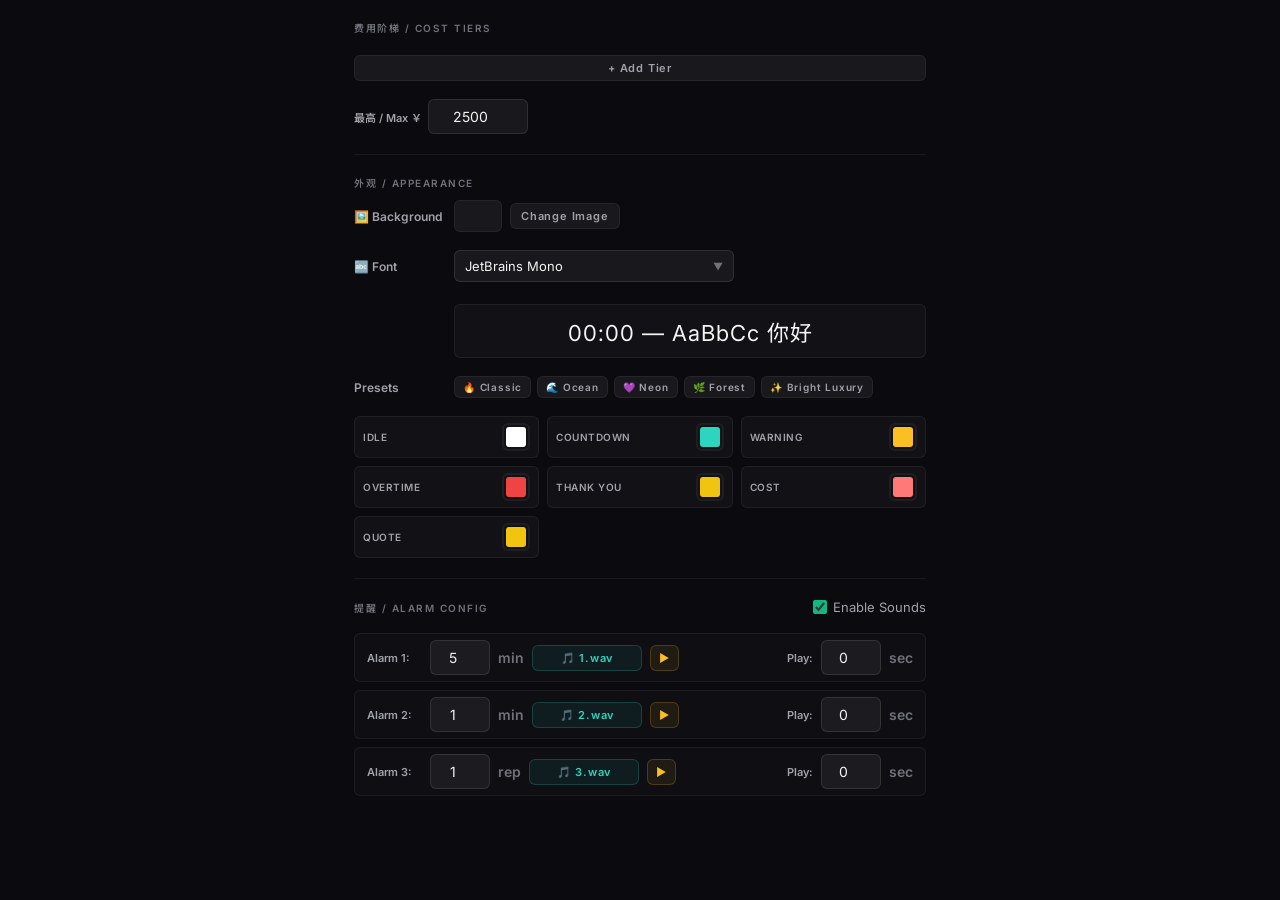
==== ui/config.html @ 4cd9d810 "added custom configuration" ====
<!DOCTYPE html>
<html lang="zh-CN">

<head>
    <meta charset="UTF-8">
    <meta name="viewport" content="width=device-width, initial-scale=1.0">
    <title>Configuration</title>
    <link rel="preconnect" href="https://fonts.googleapis.com">
    <link rel="preconnect" href="https://fonts.gstatic.com" crossorigin>
    <link
        href="https://fonts.googleapis.com/css2?family=Inter:wght@300;400;600;700;800&family=Noto+Sans+SC:wght@300;400;500;700&family=JetBrains+Mono:wght@400;600;700&display=swap"
        rel="stylesheet">
    <link rel="stylesheet" href="css/config.css">
</head>

<body>
    <div id="config-app">

        <!-- ═══════ TIERED COST CONFIG ═══════ -->
        <div class="section">
            <label class="section-label">费用阶梯 / Cost Tiers</label>
            <div id="tiers-container">
                <!-- Tiers dynamically rendered -->
            </div>
            <button class="btn btn-sm" id="btn-add-tier">+ Add Tier</button>
            <div class="inline-inputs mt-8">
                <label class="mini-label">最高 / Max ￥</label>
                <input type="number" id="input-max-cost" min="0" max="99999" value="2500" class="medium">
            </div>
        </div>

        <hr class="divider">

        <!-- ═══════ APPEARANCE CONFIG ═══════ -->
        <div class="section">
            <label class="section-label">外观 / Appearance</label>

            <!-- Background Image -->
            <div class="appearance-row">
                <span class="appearance-label">🖼️ Background</span>
                <div class="bg-picker-group">
                    <div id="bg-preview" class="bg-preview-thumb"></div>
                    <button class="btn btn-sm" id="btn-bg-image">Change Image</button>
                </div>
            </div>

            <!-- Font Family -->
            <div class="appearance-row">
                <span class="appearance-label">🔤 Font</span>
                <div class="font-picker-group">
                    <div id="custom-font-select" class="custom-select" tabindex="0">
                        <div class="custom-select-value" id="custom-font-value">JetBrains Mono</div>
                        <div class="custom-select-dropdown hidden" id="custom-font-dropdown">
                            <input type="text" id="font-search" placeholder="Search fonts…" autocomplete="off"
                                spellcheck="false">
                            <div class="custom-select-options" id="custom-font-options">
                                <!-- Options populated by JS -->
                            </div>
                        </div>
                    </div>
                </div>
            </div>
            <div id="font-preview" class="font-preview-box">00:00 — AaBbCc 你好</div>

            <!-- Presets -->
            <div class="appearance-row">
                <span class="appearance-label">Presets</span>
                <div class="preset-row">
                    <button class="btn btn-sm btn-preset" data-preset="classic" title="Classic (default)">🔥
                        Classic</button>
                    <button class="btn btn-sm btn-preset" data-preset="ocean" title="Ocean Blue">🌊 Ocean</button>
                    <button class="btn btn-sm btn-preset" data-preset="neon" title="Neon">💜 Neon</button>
                    <button class="btn btn-sm btn-preset" data-preset="forest" title="Forest">🌿 Forest</button>
                    <button class="btn btn-sm btn-preset" data-preset="bright_luxury" title="Bright Luxury">✨ Bright
                        Luxury</button>
                </div>
            </div>

            <!-- Color Pickers -->
            <div class="color-grid">
                <div class="color-item">
                    <label>Idle</label>
                    <input type="color" id="input-color-idle" value="#ffffff">
                </div>
                <div class="color-item">
                    <label>Countdown</label>
                    <input type="color" id="input-color-countdown" value="#2dd4bf">
                </div>
                <div class="color-item">
                    <label>Warning</label>
                    <input type="color" id="input-color-warning" value="#fbbf24">
                </div>
                <div class="color-item">
                    <label>Overtime</label>
                    <input type="color" id="input-color-overtime" value="#ef4444">
                </div>
                <div class="color-item">
                    <label>Thank You</label>
                    <input type="color" id="input-color-thankyou" value="#f1c40f">
                </div>
                <div class="color-item">
                    <label>Cost</label>
                    <input type="color" id="input-color-cost" value="#ff7979">
                </div>
                <div class="color-item">
                    <label>Quote</label>
                    <input type="color" id="input-color-quote" value="#f1c40f">
                </div>
            </div>
        </div>

        <hr class="divider">

        <!-- ═══════ ALARM CONFIG ═══════ -->
        <div class="section">
            <div class="section-header-row">
                <label class="section-label">提醒 / Alarm Config</label>
                <label class="toggle-label">
                    <input type="checkbox" id="alarm-enabled" checked>
                    <span>Enable Sounds</span>
                </label>
            </div>
            <div class="alarm-config-grid">
                <!-- Alarm 1 -->
                <div class="alarm-row">
                    <label class="mini-label" style="width: 55px;">Alarm 1:</label>
                    <input type="number" id="input-alarm-1" min="0" max="60" step="any" value="5" class="narrow"
                        title="Minutes remaining">
                    <span class="unit">min</span>

                    <button class="btn btn-sm btn-sound" id="btn-sound-1" title="Select Sound">🎵 1.wav</button>
                    <button class="btn btn-sm btn-play-sound" id="btn-play-1" title="Preview Sound">▶</button>

                    <label class="mini-label" style="margin-left:auto;">Play:</label>
                    <input type="number" id="input-duration-1" min="0" max="60" step="any" value="0" class="narrow"
                        title="0 = full duration">
                    <span class="unit">sec</span>
                </div>

                <!-- Alarm 2 -->
                <div class="alarm-row">
                    <label class="mini-label" style="width: 55px;">Alarm 2:</label>
                    <input type="number" id="input-alarm-2" min="0" max="60" step="any" value="1" class="narrow"
                        title="Minutes remaining">
                    <span class="unit">min</span>

                    <button class="btn btn-sm btn-sound" id="btn-sound-2" title="Select Sound">🎵 2.wav</button>
                    <button class="btn btn-sm btn-play-sound" id="btn-play-2" title="Preview Sound">▶</button>

                    <label class="mini-label" style="margin-left:auto;">Play:</label>
                    <input type="number" id="input-duration-2" min="0" max="60" step="any" value="0" class="narrow"
                        title="0 = full duration">
                    <span class="unit">sec</span>
                </div>

                <!-- Alarm 3 -->
                <div class="alarm-row">
                    <label class="mini-label" style="width: 55px;">Alarm 3:</label>
                    <input type="number" id="input-alarm-3" min="0.1" max="60" step="any" value="1" class="narrow"
                        title="Repeat every X mins">
                    <span class="unit">rep</span>

                    <button class="btn btn-sm btn-sound" id="btn-sound-3" title="Select Sound">🎵 3.wav</button>
                    <button class="btn btn-sm btn-play-sound" id="btn-play-3" title="Preview Sound">▶</button>

                    <label class="mini-label" style="margin-left:auto;">Play:</label>
                    <input type="number" id="input-duration-3" min="0" max="60" step="any" value="0" class="narrow"
                        title="0 = full duration">
                    <span class="unit">sec</span>
                </div>
            </div>
        </div>

    </div>

    <script src="js/config_panel.js"></script>
</body>

</html>
---- ui/css/config.css ----
/* ═══════════════════════════════════════════
   Config Window — Styles
   Standalone window for meeting timer configuration
   ═══════════════════════════════════════════ */

:root {
    --bg-base: #0a0a0f;
    --bg-card: rgba(255, 255, 255, 0.04);
    --bg-input: rgba(255, 255, 255, 0.06);
    --border-subtle: rgba(255, 255, 255, 0.06);
    --border-input: rgba(255, 255, 255, 0.1);
    --text-primary: #f4f4f5;
    --text-secondary: #a1a1aa;
    --text-muted: #71717a;
    --teal: #2dd4bf;
    --teal-hover: #5eead4;
    --amber: #fbbf24;
    --red: #ef4444;
    --red-hover: #f87171;
    --gold: #f59e0b;
    --radius: 10px;
    --radius-sm: 6px;
}

* {
    margin: 0;
    padding: 0;
    box-sizing: border-box;
}

body {
    font-family: 'Inter', 'Noto Sans SC', -apple-system, sans-serif;
    background: var(--bg-base);
    color: var(--text-primary);
    overflow-x: hidden;
}

#config-app {
    max-width: 620px;
    margin: 0 auto;
    padding: 20px 24px 32px;
    display: flex;
    flex-direction: column;
    gap: 16px;
}

.hidden {
    display: none !important;
}

/* ═══════ SECTIONS ═══════ */

.section {
    display: flex;
    flex-direction: column;
    gap: 10px;
}

.section-label {
    font-size: 10px;
    font-weight: 600;
    text-transform: uppercase;
    letter-spacing: 1.5px;
    color: var(--text-muted);
}

.mt-8 {
    margin-top: 8px;
}

/* ═══════ INPUTS ═══════ */

input[type="text"],
input[type="number"] {
    background: var(--bg-input);
    border: 1px solid var(--border-input);
    border-radius: var(--radius-sm);
    padding: 8px 12px;
    color: var(--text-primary);
    font-family: 'Inter', 'Noto Sans SC', sans-serif;
    font-size: 14px;
    outline: none;
    transition: border-color 0.2s;
    width: 100%;
}

input:focus {
    border-color: rgba(45, 212, 191, 0.4);
}

input.narrow {
    width: 56px;
    text-align: center;
    padding: 8px 4px;
}

input.medium {
    width: 100px;
    text-align: center;
}

.inline-inputs {
    display: flex;
    align-items: center;
    gap: 6px;
}

.sep,
.unit {
    color: var(--text-muted);
    font-size: 14px;
    font-weight: 600;
}

.mini-label {
    color: var(--text-secondary);
    font-size: 11px;
    font-weight: 600;
    white-space: nowrap;
}

/* ═══════ BUTTONS ═══════ */

.btn {
    padding: 9px 16px;
    border: none;
    border-radius: var(--radius-sm);
    font-family: 'Inter', sans-serif;
    font-size: 12px;
    font-weight: 700;
    letter-spacing: 0.8px;
    cursor: pointer;
    transition: all 0.2s;
}

.btn:disabled {
    opacity: 0.3;
    cursor: not-allowed;
}

.btn-sm {
    padding: 5px 10px;
    font-size: 11px;
    background: rgba(255, 255, 255, 0.06);
    color: var(--text-secondary);
    border: 1px solid var(--border-subtle);
    border-radius: var(--radius-sm);
    cursor: pointer;
    transition: all 0.2s;
    font-family: 'Inter', sans-serif;
    font-weight: 600;
}

.btn-sm:hover {
    background: rgba(255, 255, 255, 0.1);
    color: var(--text-primary);
}

/* ═══════ TIER ROWS ═══════ */

.tier-row {
    display: flex;
    align-items: center;
    gap: 6px;
    padding: 6px 0;
    flex-wrap: wrap;
}

.tier-label {
    color: var(--text-secondary);
    font-size: 12px;
    font-weight: 500;
    white-space: nowrap;
}

.tier-row input.narrow {
    width: 52px;
}

.btn-remove-tier {
    background: none;
    border: 1px solid rgba(239, 68, 68, 0.2);
    color: var(--red);
    width: 24px;
    height: 24px;
    border-radius: 4px;
    cursor: pointer;
    font-size: 11px;
    display: flex;
    align-items: center;
    justify-content: center;
    transition: all 0.2s;
    margin-left: auto;
}

.btn-remove-tier:hover {
    background: rgba(239, 68, 68, 0.1);
    border-color: rgba(239, 68, 68, 0.4);
}

/* ═══════ DIVIDER ═══════ */

.divider {
    border: none;
    height: 1px;
    background: var(--border-subtle);
    margin: 4px 0;
}

/* ═══════ ALARM & TOGGLES ═══════ */

.section-header-row {
    display: flex;
    justify-content: space-between;
    align-items: center;
    margin-bottom: 8px;
}

.toggle-label {
    display: inline-flex;
    align-items: center;
    gap: 6px;
    font-size: 13px;
    color: #a1a1aa;
    cursor: pointer;
    user-select: none;
}

.toggle-label input[type="checkbox"] {
    accent-color: #10b981;
    width: 14px;
    height: 14px;
    cursor: pointer;
}

.toggle-label:hover {
    color: #fff;
}

.alarm-config-grid {
    display: flex;
    flex-direction: column;
    gap: 8px;
}

.alarm-row {
    display: flex;
    align-items: center;
    gap: 8px;
    background: rgba(255, 255, 255, 0.02);
    padding: 6px 12px;
    border-radius: var(--radius-sm);
    border: 1px solid var(--border-subtle);
}

.alarm-row input.narrow {
    width: 60px;
    text-align: center;
}

.btn-sound {
    background: rgba(45, 212, 191, 0.08) !important;
    color: var(--teal) !important;
    border: 1px solid rgba(45, 212, 191, 0.2) !important;
    width: 110px;
    text-overflow: ellipsis;
    overflow: hidden;
    white-space: nowrap;
}

.btn-sound:hover {
    background: rgba(45, 212, 191, 0.15) !important;
}

.btn-play-sound {
    background: rgba(251, 191, 36, 0.08) !important;
    color: var(--amber) !important;
    border: 1px solid rgba(251, 191, 36, 0.2) !important;
    padding: 5px 8px;
}

.btn-play-sound:hover {
    background: rgba(251, 191, 36, 0.15) !important;
}

/* ═══════ APPEARANCE CONFIG ═══════ */

.appearance-row {
    display: flex;
    align-items: center;
    gap: 10px;
    margin-bottom: 8px;
}

.appearance-label {
    color: var(--text-secondary);
    font-size: 12px;
    font-weight: 600;
    min-width: 90px;
    white-space: nowrap;
}

.bg-picker-group {
    display: flex;
    align-items: center;
    gap: 8px;
}

.bg-preview-thumb {
    width: 48px;
    height: 32px;
    border-radius: var(--radius-sm);
    border: 1px solid var(--border-subtle);
    background: var(--bg-input);
    background-size: cover;
    background-position: center;
    flex-shrink: 0;
}

.preset-row {
    display: flex;
    gap: 6px;
    flex-wrap: wrap;
}

.btn-preset {
    background: rgba(255, 255, 255, 0.06) !important;
    border: 1px solid var(--border-subtle) !important;
    color: var(--text-secondary) !important;
    font-size: 10px !important;
    padding: 4px 8px !important;
    transition: all 0.2s;
}

.btn-preset:hover {
    background: rgba(255, 255, 255, 0.12) !important;
    color: var(--text-primary) !important;
    transform: translateY(-1px);
}

.btn-preset.active-preset {
    border-color: var(--teal) !important;
    color: var(--teal) !important;
    background: rgba(45, 212, 191, 0.1) !important;
}

.color-grid {
    display: grid;
    grid-template-columns: repeat(3, 1fr);
    gap: 8px;
}

.color-item {
    display: flex;
    align-items: center;
    gap: 8px;
    padding: 6px 8px;
    background: rgba(255, 255, 255, 0.03);
    border-radius: var(--radius-sm);
    border: 1px solid var(--border-subtle);
}

.color-item label {
    font-size: 10px;
    font-weight: 600;
    color: var(--text-secondary);
    white-space: nowrap;
    flex: 1;
    text-transform: uppercase;
    letter-spacing: 0.5px;
}

.color-item input[type="color"] {
    width: 28px;
    height: 28px;
    padding: 0;
    border: 2px solid var(--border-subtle);
    border-radius: 6px;
    cursor: pointer;
    background: none;
    flex-shrink: 0;
}

.color-item input[type="color"]::-webkit-color-swatch-wrapper {
    padding: 2px;
}

.color-item input[type="color"]::-webkit-color-swatch {
    border: none;
    border-radius: 3px;
}

/* ═══════ FONT PICKER ═══════ */

.font-picker-group {
    display: flex;
    align-items: center;
    gap: 8px;
    flex: 1;
    position: relative;
}

.custom-select {
    flex: 1;
    background: var(--bg-input);
    border: 1px solid var(--border-input);
    border-radius: var(--radius-sm);
    color: var(--text-primary);
    font-size: 13px;
    cursor: pointer;
    transition: border-color 0.2s;
    max-width: 280px;
    position: relative;
    user-select: none;
    outline: none;
}

.custom-select:focus,
.custom-select.open {
    border-color: rgba(45, 212, 191, 0.4);
}

.custom-select-value {
    padding: 7px 30px 7px 10px;
    white-space: nowrap;
    overflow: hidden;
    text-overflow: ellipsis;
}

.custom-select-value::after {
    content: "▼";
    position: absolute;
    right: 10px;
    top: 50%;
    transform: translateY(-50%);
    font-size: 10px;
    color: var(--text-muted);
}

.custom-select-dropdown {
    position: absolute;
    bottom: calc(100% + 4px);
    left: 0;
    width: 100%;
    max-height: 300px;
    background: #1a1a2e;
    border: 1px solid var(--border-input);
    border-radius: var(--radius-sm);
    z-index: 100;
    box-shadow: 0 4px 12px rgba(0, 0, 0, 0.5);
    display: flex;
    flex-direction: column;
}

.custom-select-dropdown.hidden {
    display: none;
}

#font-search {
    width: 100%;
    padding: 8px 10px;
    background: rgba(255, 255, 255, 0.06);
    border: none;
    border-bottom: 1px solid var(--border-input);
    border-radius: var(--radius-sm) var(--radius-sm) 0 0;
    color: var(--text-primary);
    font-family: 'Inter', sans-serif;
    font-size: 12px;
    outline: none;
    flex-shrink: 0;
}

#font-search::placeholder {
    color: var(--text-muted);
}

.custom-select-options {
    overflow-y: auto;
    flex: 1;
    min-height: 0;
}

.custom-option {
    padding: 8px 10px;
    cursor: pointer;
    color: var(--text-primary);
    white-space: nowrap;
    overflow: hidden;
    text-overflow: ellipsis;
    transition: background 0.1s;
}

.custom-option:hover {
    background: rgba(45, 212, 191, 0.15);
}

.font-no-results {
    padding: 12px 10px;
    color: var(--text-muted);
    font-size: 12px;
    text-align: center;
}

.font-preview-box {
    margin: 4px 0 8px 100px;
    padding: 10px 16px;
    background: rgba(255, 255, 255, 0.03);
    border: 1px solid var(--border-subtle);
    border-radius: var(--radius-sm);
    font-size: 22px;
    color: var(--text-primary);
    letter-spacing: 1px;
    text-align: center;
    transition: font-family 0.2s;
}

/* ═══════ SCROLLBAR ═══════ */

::-webkit-scrollbar {
    width: 5px;
}

::-webkit-scrollbar-track {
    background: transparent;
}

::-webkit-scrollbar-thumb {
    background: rgba(255, 255, 255, 0.08);
    border-radius: 3px;
}

::-webkit-scrollbar-thumb:hover {
    background: rgba(255, 255, 255, 0.15);
}

/* ═══════ RESPONSIVE ═══════ */

@media (max-width: 500px) {
    .alarm-row {
        flex-wrap: wrap;
    }

    .color-grid {
        grid-template-columns: repeat(2, 1fr);
    }

    .font-preview-box {
        margin-left: 0;
    }
}
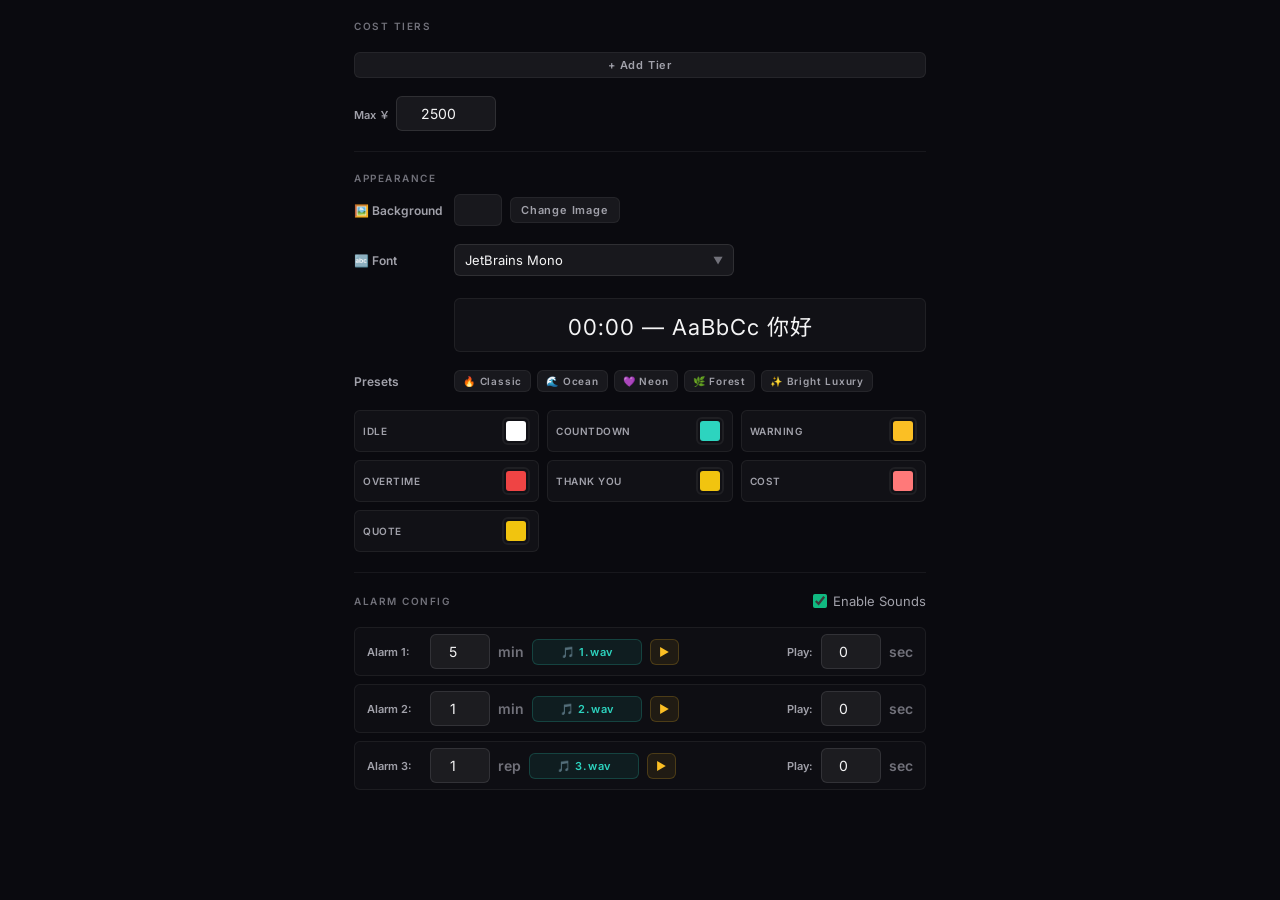
==== commit 91f4302a: "new version" ====
--- a/ui/config.html
+++ b/ui/config.html
@@ -18,13 +18,13 @@
 
         <!-- ═══════ TIERED COST CONFIG ═══════ -->
         <div class="section">
-            <label class="section-label">费用阶梯 / Cost Tiers</label>
+            <label class="section-label" data-i18n="label.costTiers">Cost Tiers</label>
             <div id="tiers-container">
                 <!-- Tiers dynamically rendered -->
             </div>
-            <button class="btn btn-sm" id="btn-add-tier">+ Add Tier</button>
+            <button class="btn btn-sm" id="btn-add-tier" data-i18n="btn.addTier">+ Add Tier</button>
             <div class="inline-inputs mt-8">
-                <label class="mini-label">最高 / Max ￥</label>
+                <label class="mini-label" data-i18n="label.maxCost">Max ￥</label>
                 <input type="number" id="input-max-cost" min="0" max="99999" value="2500" class="medium">
             </div>
         </div>
@@ -33,26 +33,26 @@
 
         <!-- ═══════ APPEARANCE CONFIG ═══════ -->
         <div class="section">
-            <label class="section-label">外观 / Appearance</label>
+            <label class="section-label" data-i18n="label.appearance">Appearance</label>
 
             <!-- Background Image -->
             <div class="appearance-row">
-                <span class="appearance-label">🖼️ Background</span>
+                <span class="appearance-label" data-i18n="label.background">🖼️ Background</span>
                 <div class="bg-picker-group">
                     <div id="bg-preview" class="bg-preview-thumb"></div>
-                    <button class="btn btn-sm" id="btn-bg-image">Change Image</button>
+                    <button class="btn btn-sm" id="btn-bg-image" data-i18n="btn.changeImage">Change Image</button>
                 </div>
             </div>
 
             <!-- Font Family -->
             <div class="appearance-row">
-                <span class="appearance-label">🔤 Font</span>
+                <span class="appearance-label" data-i18n="label.font">🔤 Font</span>
                 <div class="font-picker-group">
                     <div id="custom-font-select" class="custom-select" tabindex="0">
                         <div class="custom-select-value" id="custom-font-value">JetBrains Mono</div>
                         <div class="custom-select-dropdown hidden" id="custom-font-dropdown">
-                            <input type="text" id="font-search" placeholder="Search fonts…" autocomplete="off"
-                                spellcheck="false">
+                            <input type="text" id="font-search" data-i18n-placeholder="placeholder.searchFonts"
+                                placeholder="Search fonts…" autocomplete="off" spellcheck="false">
                             <div class="custom-select-options" id="custom-font-options">
                                 <!-- Options populated by JS -->
                             </div>
@@ -64,46 +64,47 @@
 
             <!-- Presets -->
             <div class="appearance-row">
-                <span class="appearance-label">Presets</span>
+                <span class="appearance-label" data-i18n="label.presets">Presets</span>
                 <div class="preset-row">
-                    <button class="btn btn-sm btn-preset" data-preset="classic" title="Classic (default)">🔥
+                    <button class="btn btn-sm btn-preset" data-preset="classic" data-i18n="preset.classic">🔥
                         Classic</button>
-                    <button class="btn btn-sm btn-preset" data-preset="ocean" title="Ocean Blue">🌊 Ocean</button>
-                    <button class="btn btn-sm btn-preset" data-preset="neon" title="Neon">💜 Neon</button>
-                    <button class="btn btn-sm btn-preset" data-preset="forest" title="Forest">🌿 Forest</button>
-                    <button class="btn btn-sm btn-preset" data-preset="bright_luxury" title="Bright Luxury">✨ Bright
-                        Luxury</button>
+                    <button class="btn btn-sm btn-preset" data-preset="ocean" data-i18n="preset.ocean">🌊 Ocean</button>
+                    <button class="btn btn-sm btn-preset" data-preset="neon" data-i18n="preset.neon">💜 Neon</button>
+                    <button class="btn btn-sm btn-preset" data-preset="forest" data-i18n="preset.forest">🌿
+                        Forest</button>
+                    <button class="btn btn-sm btn-preset" data-preset="bright_luxury" data-i18n="preset.brightLuxury">✨
+                        Bright Luxury</button>
                 </div>
             </div>
 
             <!-- Color Pickers -->
             <div class="color-grid">
                 <div class="color-item">
-                    <label>Idle</label>
+                    <label data-i18n="label.idle">Idle</label>
                     <input type="color" id="input-color-idle" value="#ffffff">
                 </div>
                 <div class="color-item">
-                    <label>Countdown</label>
+                    <label data-i18n="label.countdown">Countdown</label>
                     <input type="color" id="input-color-countdown" value="#2dd4bf">
                 </div>
                 <div class="color-item">
-                    <label>Warning</label>
+                    <label data-i18n="label.warning">Warning</label>
                     <input type="color" id="input-color-warning" value="#fbbf24">
                 </div>
                 <div class="color-item">
-                    <label>Overtime</label>
+                    <label data-i18n="label.overtime">Overtime</label>
                     <input type="color" id="input-color-overtime" value="#ef4444">
                 </div>
                 <div class="color-item">
-                    <label>Thank You</label>
+                    <label data-i18n="label.thankyou">Thank You</label>
                     <input type="color" id="input-color-thankyou" value="#f1c40f">
                 </div>
                 <div class="color-item">
-                    <label>Cost</label>
+                    <label data-i18n="label.cost">Cost</label>
                     <input type="color" id="input-color-cost" value="#ff7979">
                 </div>
                 <div class="color-item">
-                    <label>Quote</label>
+                    <label data-i18n="label.quote">Quote</label>
                     <input type="color" id="input-color-quote" value="#f1c40f">
                 </div>
             </div>
@@ -114,65 +115,66 @@
         <!-- ═══════ ALARM CONFIG ═══════ -->
         <div class="section">
             <div class="section-header-row">
-                <label class="section-label">提醒 / Alarm Config</label>
+                <label class="section-label" data-i18n="label.alarmConfig">Alarm Config</label>
                 <label class="toggle-label">
                     <input type="checkbox" id="alarm-enabled" checked>
-                    <span>Enable Sounds</span>
+                    <span data-i18n="label.enableSounds">Enable Sounds</span>
                 </label>
             </div>
             <div class="alarm-config-grid">
                 <!-- Alarm 1 -->
                 <div class="alarm-row">
-                    <label class="mini-label" style="width: 55px;">Alarm 1:</label>
+                    <label class="mini-label" style="width: 55px;" data-i18n="alarm.1">Alarm 1:</label>
                     <input type="number" id="input-alarm-1" min="0" max="60" step="any" value="5" class="narrow"
                         title="Minutes remaining">
-                    <span class="unit">min</span>
+                    <span class="unit" data-i18n="unit.min">min</span>
 
                     <button class="btn btn-sm btn-sound" id="btn-sound-1" title="Select Sound">🎵 1.wav</button>
                     <button class="btn btn-sm btn-play-sound" id="btn-play-1" title="Preview Sound">▶</button>
 
-                    <label class="mini-label" style="margin-left:auto;">Play:</label>
+                    <label class="mini-label" style="margin-left:auto;" data-i18n="label.play">Play:</label>
                     <input type="number" id="input-duration-1" min="0" max="60" step="any" value="0" class="narrow"
                         title="0 = full duration">
-                    <span class="unit">sec</span>
+                    <span class="unit" data-i18n="unit.sec">sec</span>
                 </div>
 
                 <!-- Alarm 2 -->
                 <div class="alarm-row">
-                    <label class="mini-label" style="width: 55px;">Alarm 2:</label>
+                    <label class="mini-label" style="width: 55px;" data-i18n="alarm.2">Alarm 2:</label>
                     <input type="number" id="input-alarm-2" min="0" max="60" step="any" value="1" class="narrow"
                         title="Minutes remaining">
-                    <span class="unit">min</span>
+                    <span class="unit" data-i18n="unit.min">min</span>
 
                     <button class="btn btn-sm btn-sound" id="btn-sound-2" title="Select Sound">🎵 2.wav</button>
                     <button class="btn btn-sm btn-play-sound" id="btn-play-2" title="Preview Sound">▶</button>
 
-                    <label class="mini-label" style="margin-left:auto;">Play:</label>
+                    <label class="mini-label" style="margin-left:auto;" data-i18n="label.play">Play:</label>
                     <input type="number" id="input-duration-2" min="0" max="60" step="any" value="0" class="narrow"
                         title="0 = full duration">
-                    <span class="unit">sec</span>
+                    <span class="unit" data-i18n="unit.sec">sec</span>
                 </div>
 
                 <!-- Alarm 3 -->
                 <div class="alarm-row">
-                    <label class="mini-label" style="width: 55px;">Alarm 3:</label>
+                    <label class="mini-label" style="width: 55px;" data-i18n="alarm.3">Alarm 3:</label>
                     <input type="number" id="input-alarm-3" min="0.1" max="60" step="any" value="1" class="narrow"
                         title="Repeat every X mins">
-                    <span class="unit">rep</span>
+                    <span class="unit" data-i18n="unit.rep">rep</span>
 
                     <button class="btn btn-sm btn-sound" id="btn-sound-3" title="Select Sound">🎵 3.wav</button>
                     <button class="btn btn-sm btn-play-sound" id="btn-play-3" title="Preview Sound">▶</button>
 
-                    <label class="mini-label" style="margin-left:auto;">Play:</label>
+                    <label class="mini-label" style="margin-left:auto;" data-i18n="label.play">Play:</label>
                     <input type="number" id="input-duration-3" min="0" max="60" step="any" value="0" class="narrow"
                         title="0 = full duration">
-                    <span class="unit">sec</span>
+                    <span class="unit" data-i18n="unit.sec">sec</span>
                 </div>
             </div>
         </div>
 
     </div>
 
+    <script src="js/i18n.js"></script>
     <script src="js/config_panel.js"></script>
 </body>
 
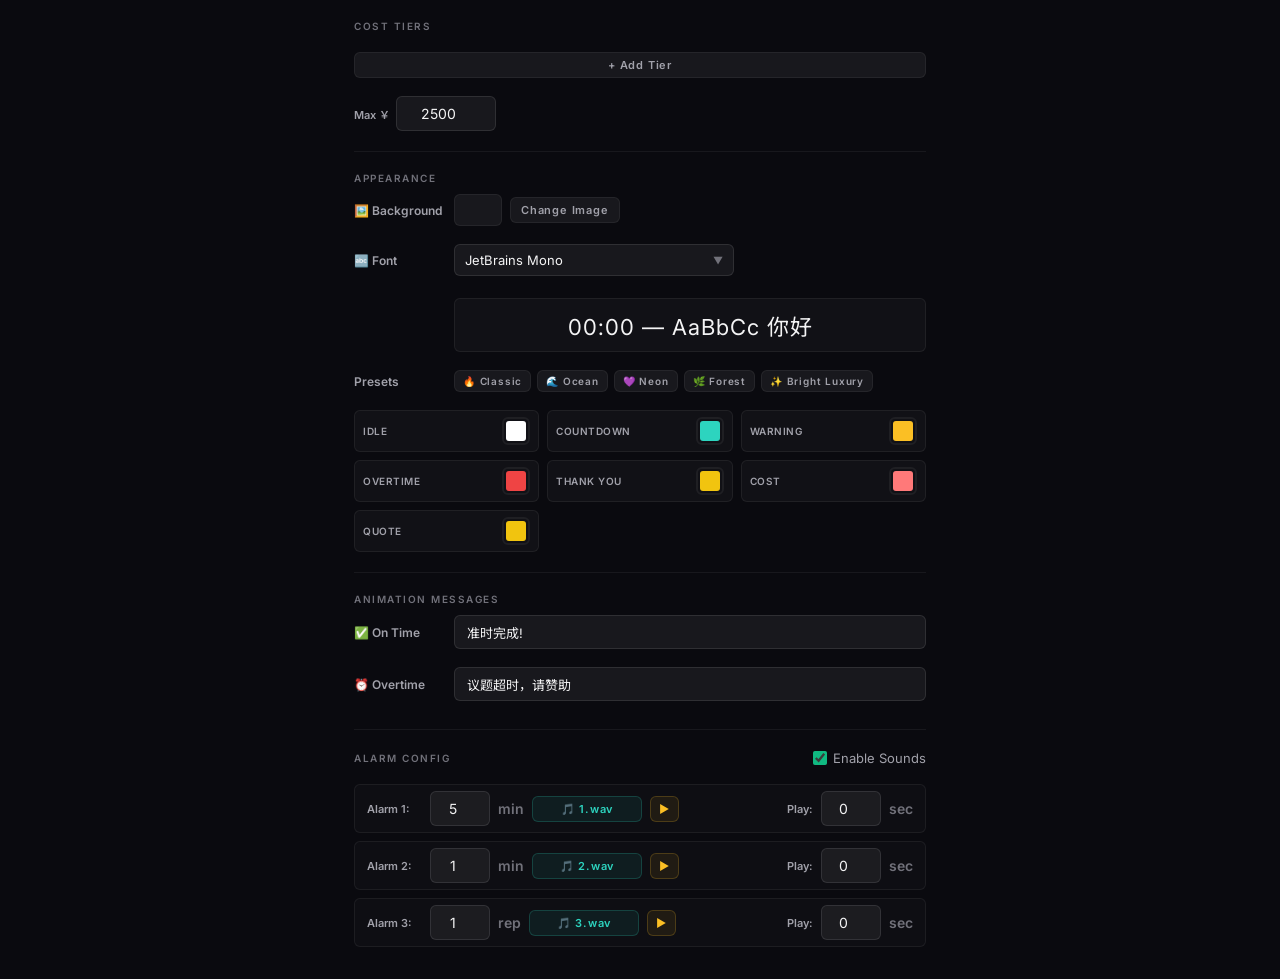
==== commit c66db6a1: "V2 production" ====
--- a/ui/config.html
+++ b/ui/config.html
@@ -112,6 +112,22 @@
 
         <hr class="divider">
 
+        <!-- ═══════ ANIMATION MESSAGES CONFIG ═══════ -->
+        <div class="section">
+            <label class="section-label" data-i18n="label.animMessages">Animation Messages</label>
+            <div class="appearance-row">
+                <span class="appearance-label" data-i18n="label.textOnTime">✅ On Time</span>
+                <input type="text" id="input-text-on-time" class="text-input-wide" value="准时完成!" placeholder="准时完成!">
+            </div>
+            <div class="appearance-row">
+                <span class="appearance-label" data-i18n="label.textOvertime">⏰ Overtime</span>
+                <input type="text" id="input-text-overtime" class="text-input-wide" value="议题超时，请赞助"
+                    placeholder="议题超时，请赞助">
+            </div>
+        </div>
+
+        <hr class="divider">
+
         <!-- ═══════ ALARM CONFIG ═══════ -->
         <div class="section">
             <div class="section-header-row">
--- a/ui/css/config.css
+++ b/ui/css/config.css
@@ -99,6 +99,12 @@
     text-align: center;
 }
 
+input.text-input-wide {
+    flex: 1;
+    min-width: 0;
+    font-size: 13px;
+}
+
 .inline-inputs {
     display: flex;
     align-items: center;
